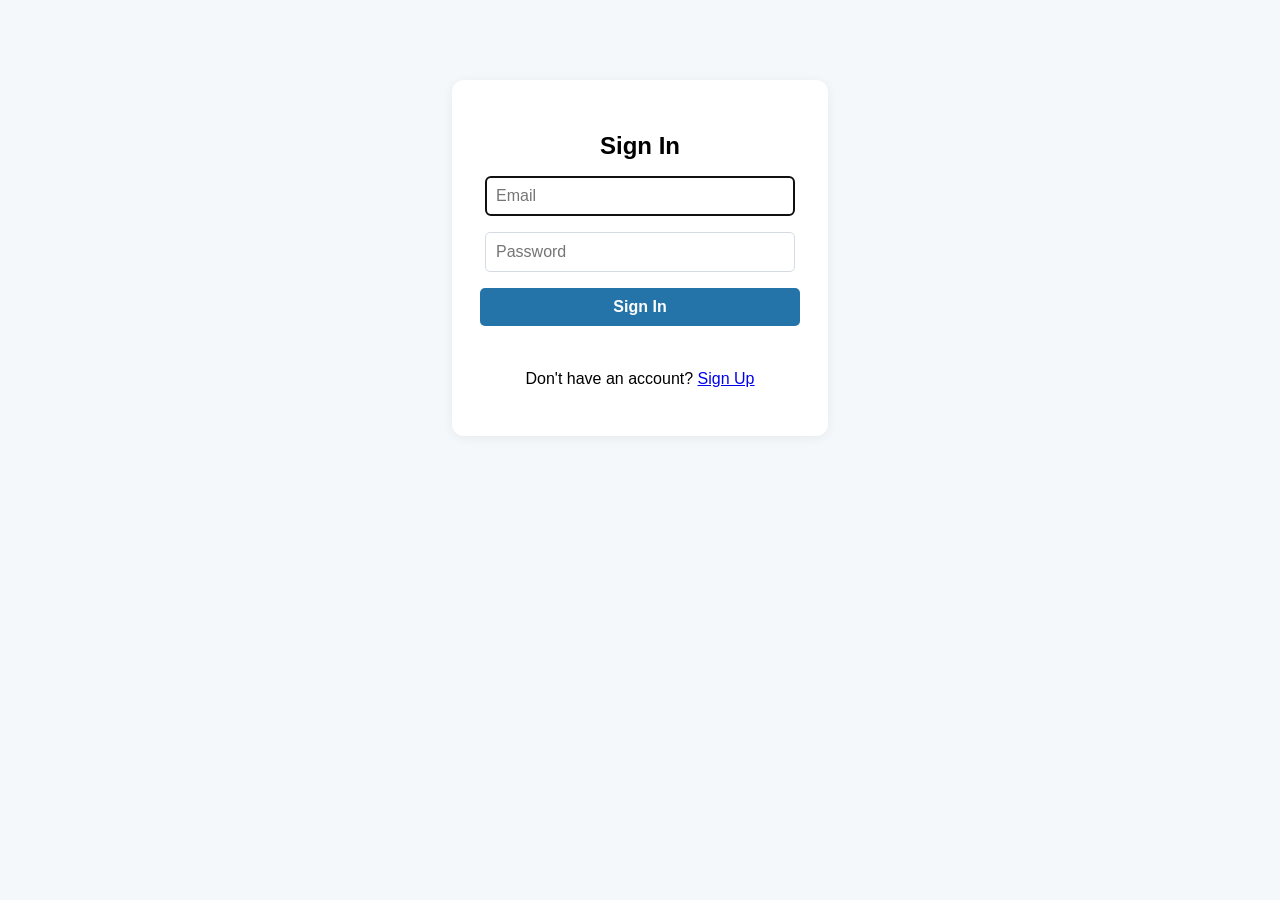
==== frontend/auth/login.html @ aa91ca93 "Supabase integration and add JWT token handling" ====
<!doctype html>
<html lang="en">
  <head>
    <meta charset="UTF-8" />
    <title>Sign In</title>
    <link rel="stylesheet" href="style.css" />
  </head>
  <body>
    <div class="auth-container">
      <h2>Sign In</h2>
      <form id="login-form">
        <input
          type="email"
          id="email"
          name="email"
          placeholder="Email"
          required
          autofocus
        />
        <input
          type="password"
          id="password"
          name="password"
          placeholder="Password"
          required
        />
        <button type="submit">Sign In</button>
      </form>
      <div id="login-msg"></div>
      <p>Don't have an account? <a href="signup.html">Sign Up</a></p>
    </div>
    <script src="script.js"></script>
  </body>
</html>
---- frontend/auth/style.css ----
body {
  background: #f4f8fb;
  font-family: "Segoe UI", Arial, sans-serif;
}
.auth-container {
  background: #fff;
  width: 320px;
  margin: 80px auto;
  padding: 32px 28px;
  border-radius: 12px;
  box-shadow: 0 2px 12px rgba(0, 0, 0, 0.06);
  text-align: center;
}
.auth-container h2 {
  margin-bottom: 16px;
}
.auth-container input {
  width: 90%;
  padding: 10px;
  margin-bottom: 16px;
  border: 1px solid #d5dbe2;
  border-radius: 5px;
  font-size: 1em;
}
.auth-container button {
  width: 100%;
  padding: 10px;
  background: #2574a9;
  color: #fff;
  border: none;
  border-radius: 5px;
  font-weight: bold;
  cursor: pointer;
  font-size: 1em;
  transition: background 0.2s;
}
.auth-container button:hover {
  background: #145574;
}
#login-msg,
#signup-msg {
  min-height: 18px;
  color: #b33c3c;
  margin-top: 10px;
}
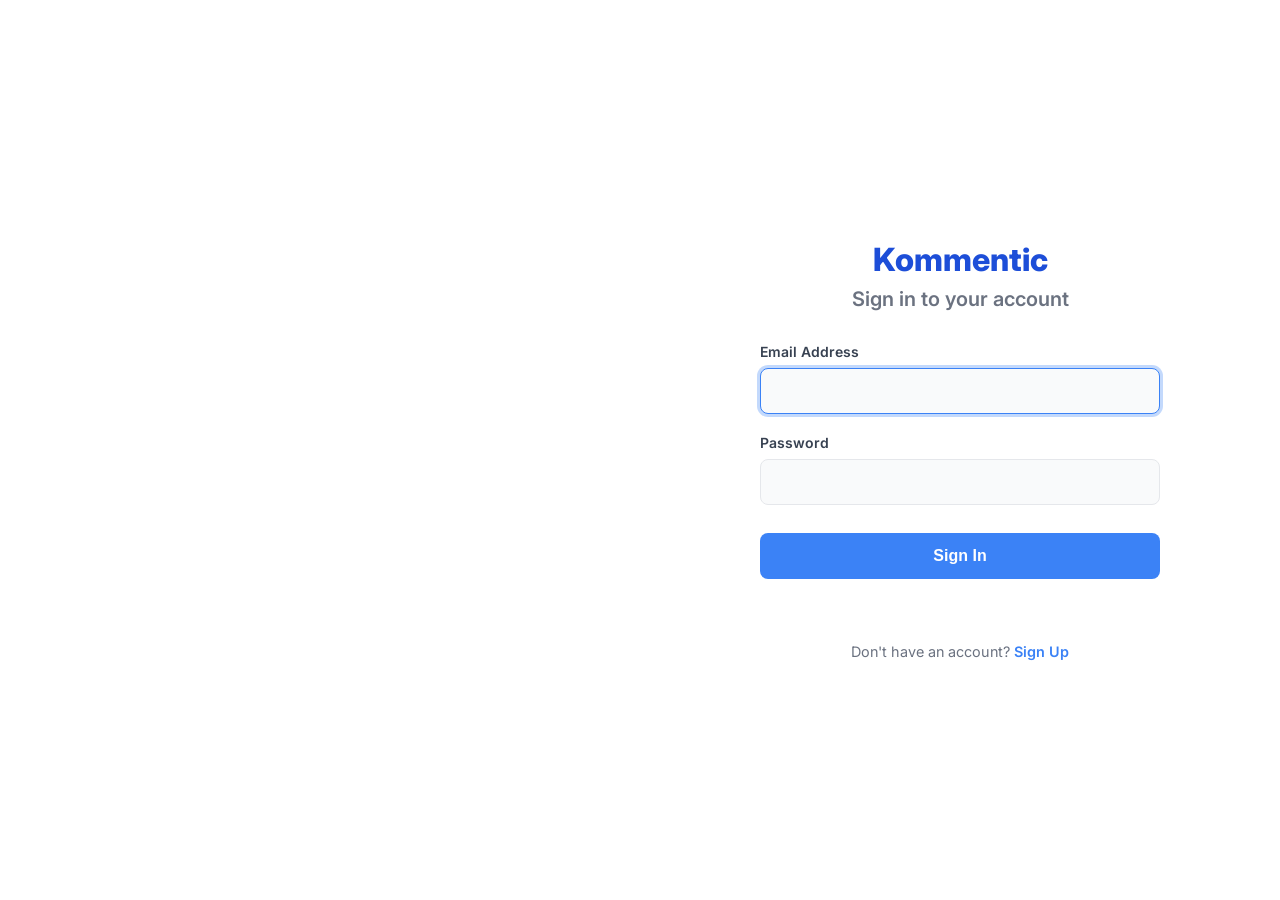
==== commit c1515115: "UI Updated" ====
--- a/frontend/auth/login.html
+++ b/frontend/auth/login.html
@@ -2,33 +2,42 @@
 <html lang="en">
   <head>
     <meta charset="UTF-8" />
-    <title>Sign In</title>
-    <link rel="stylesheet" href="style.css" />
+    <meta name="viewport" content="width=device-width, initial-scale=1.0">
+    <title>Sign In - Kommentic</title>
+    <link rel="stylesheet" href="auth.css" />
   </head>
   <body>
-    <div class="auth-container">
-      <h2>Sign In</h2>
-      <form id="login-form">
-        <input
-          type="email"
-          id="email"
-          name="email"
-          placeholder="Email"
-          required
-          autofocus
-        />
-        <input
-          type="password"
-          id="password"
-          name="password"
-          placeholder="Password"
-          required
-        />
-        <button type="submit">Sign In</button>
-      </form>
-      <div id="login-msg"></div>
-      <p>Don't have an account? <a href="signup.html">Sign Up</a></p>
+    <div class="split-container">
+      <!-- Left Column: Image -->
+      <div class="image-column"></div>
+      
+      <!-- Right Column: Form -->
+      <div class="form-column">
+        <div class="auth-container">
+          <a href="/" class="auth-logo">Kommentic</a>
+          <h2>Sign in to your account</h2>
+          
+          <form id="login-form" novalidate>
+            <div class="form-group">
+              <label for="email">Email Address</label>
+              <input type="email" id="email" name="email" required autofocus />
+            </div>
+            <div class="form-group">
+              <label for="password">Password</label>
+              <input type="password" id="password" name="password" required />
+            </div>
+            <button type="submit">Sign In</button>
+          </form>
+          
+          <div class="auth-message" id="login-msg"></div>
+          
+          <p class="auth-footer">
+            Don't have an account? <a href="signup.html">Sign Up</a>
+          </p>
+        </div>
+      </div>
     </div>
-    <script src="script.js"></script>
+
+    <script src="auth.js"></script>
   </body>
-</html>
+</html>
--- a/frontend/auth/auth.css
+++ b/frontend/auth/auth.css
@@ -0,0 +1,184 @@
+/* auth.css - Styles for Login and Signup pages */
+
+/* --- Google Fonts --- */
+@import url('https://fonts.googleapis.com/css2?family=Inter:wght@400;600;800&display=swap');
+
+/* --- Kommentic Theme Variables --- */
+:root {
+  --primary-color: #3b82f6;
+  --primary-dark: #1d4ed8;
+  --text-color: #374151;
+  --text-light: #6b7280;
+  --bg-color: #ffffff;
+  --bg-light-gray: #f9fafb;
+  --border-color: #e5e7eb;
+  --error-color: #ef4444;
+  --success-color: #10b981;
+  --font-family: 'Inter', sans-serif;
+  --shadow: 0 4px 6px -1px rgba(0, 0, 0, 0.1), 0 2px 4px -2px rgba(0, 0, 0, 0.1);
+}
+
+/* --- Global & Body Styles --- */
+* {
+  box-sizing: border-box;
+  margin: 0;
+  padding: 0;
+}
+
+body {
+  font-family: var(--font-family);
+  background: var(--bg-color); /* The form side is white */
+  color: var(--text-color);
+}
+
+/* --- NEW: Two-Column Layout --- */
+.split-container {
+  display: grid;
+  grid-template-columns: 1fr 1fr;
+  min-height: 100vh;
+}
+
+.image-column {
+  /* The beautiful image on the left */
+  background: url('https://cdn.pixabay.com/photo/2023/04/02/18/21/fruit-market-7895200_1280.jpg?q=80&w=1500&auto=format&fit=crop&ixlib=rb-4.0.3&ixid=M3wxMjA3fDB8MHxwaG90by1wYWdlfHx8fGVufDB8fHx8fA%3D%3D') no-repeat center center;
+  background-size: cover;
+}
+
+.form-column {
+  /* The form content on the right */
+  display: flex;
+  justify-content: center;
+  align-items: center;
+  padding: 2rem;
+}
+
+/* --- Authentication Container --- */
+.auth-container {
+  width: 100%;
+  max-width: 400px;
+  text-align: center;
+}
+
+.auth-logo {
+  font-size: 2rem;
+  font-weight: 800;
+  color: var(--primary-dark);
+  text-decoration: none;
+  margin-bottom: 0.5rem;
+  display: inline-block;
+}
+
+.auth-container h2 {
+  font-size: 1.25rem;
+  font-weight: 600;
+  color: var(--text-light);
+  margin-bottom: 2rem;
+}
+
+/* --- Form Styles --- */
+.form-group {
+  text-align: left;
+  margin-bottom: 1.25rem;
+}
+
+.form-group label {
+  display: block;
+  font-size: 0.875rem;
+  font-weight: 600;
+  margin-bottom: 0.5rem;
+  color: var(--text-color);
+}
+
+.form-group input {
+  width: 100%;
+  padding: 0.75rem 1rem;
+  font-family: inherit;
+  font-size: 1rem;
+  border: 1px solid var(--border-color);
+  border-radius: 0.5rem;
+  background: var(--bg-light-gray);
+  transition: border-color 0.3s, box-shadow 0.3s;
+}
+
+.form-group input:focus {
+  outline: none;
+  border-color: var(--primary-color);
+  box-shadow: 0 0 0 3px rgba(59, 130, 246, 0.3);
+}
+
+button[type="submit"] {
+  width: 100%;
+  padding: 0.85rem 1rem;
+  margin-top: 0.5rem;
+  background: var(--primary-color);
+  color: white;
+  font-size: 1rem;
+  font-weight: 600;
+  border: none;
+  border-radius: 0.5rem;
+  cursor: pointer;
+  transition: background-color 0.3s ease, transform 0.2s ease;
+}
+
+button[type="submit"]:hover {
+  background: var(--primary-dark);
+  transform: translateY(-2px);
+}
+
+/* --- Message & Footer Styles --- */
+.auth-message {
+  min-height: 24px;
+  font-weight: 500;
+  margin: 1rem 0;
+  font-size: 0.9rem;
+}
+
+.auth-message.error {
+  color: var(--error-color);
+}
+
+.auth-message.success {
+  color: var(--success-color);
+}
+
+.auth-footer {
+  margin-top: 1.5rem;
+  font-size: 0.9rem;
+  color: var(--text-light);
+}
+
+.auth-footer a {
+  color: var(--primary-color);
+  font-weight: 600;
+  text-decoration: none;
+  transition: color 0.3s;
+}
+
+.auth-footer a:hover {
+  color: var(--primary-dark);
+}
+
+/* --- NEW: Responsive Design for Mobile --- */
+@media (max-width: 900px) {
+  .split-container {
+    grid-template-columns: 1fr; /* Stack the columns */
+  }
+
+  .image-column {
+    display: none; /* Hide the image on small screens to save space */
+  }
+  
+  .form-column {
+    /* Center the form on mobile since the image is gone */
+    background: var(--bg-light-gray);
+    min-height: 100vh;
+  }
+  
+  .auth-container {
+    /* Add a background and shadow to the form container on mobile */
+    background: var(--bg-color);
+    padding: 2.5rem;
+    border-radius: 1rem;
+    box-shadow: var(--shadow);
+  }
+}
